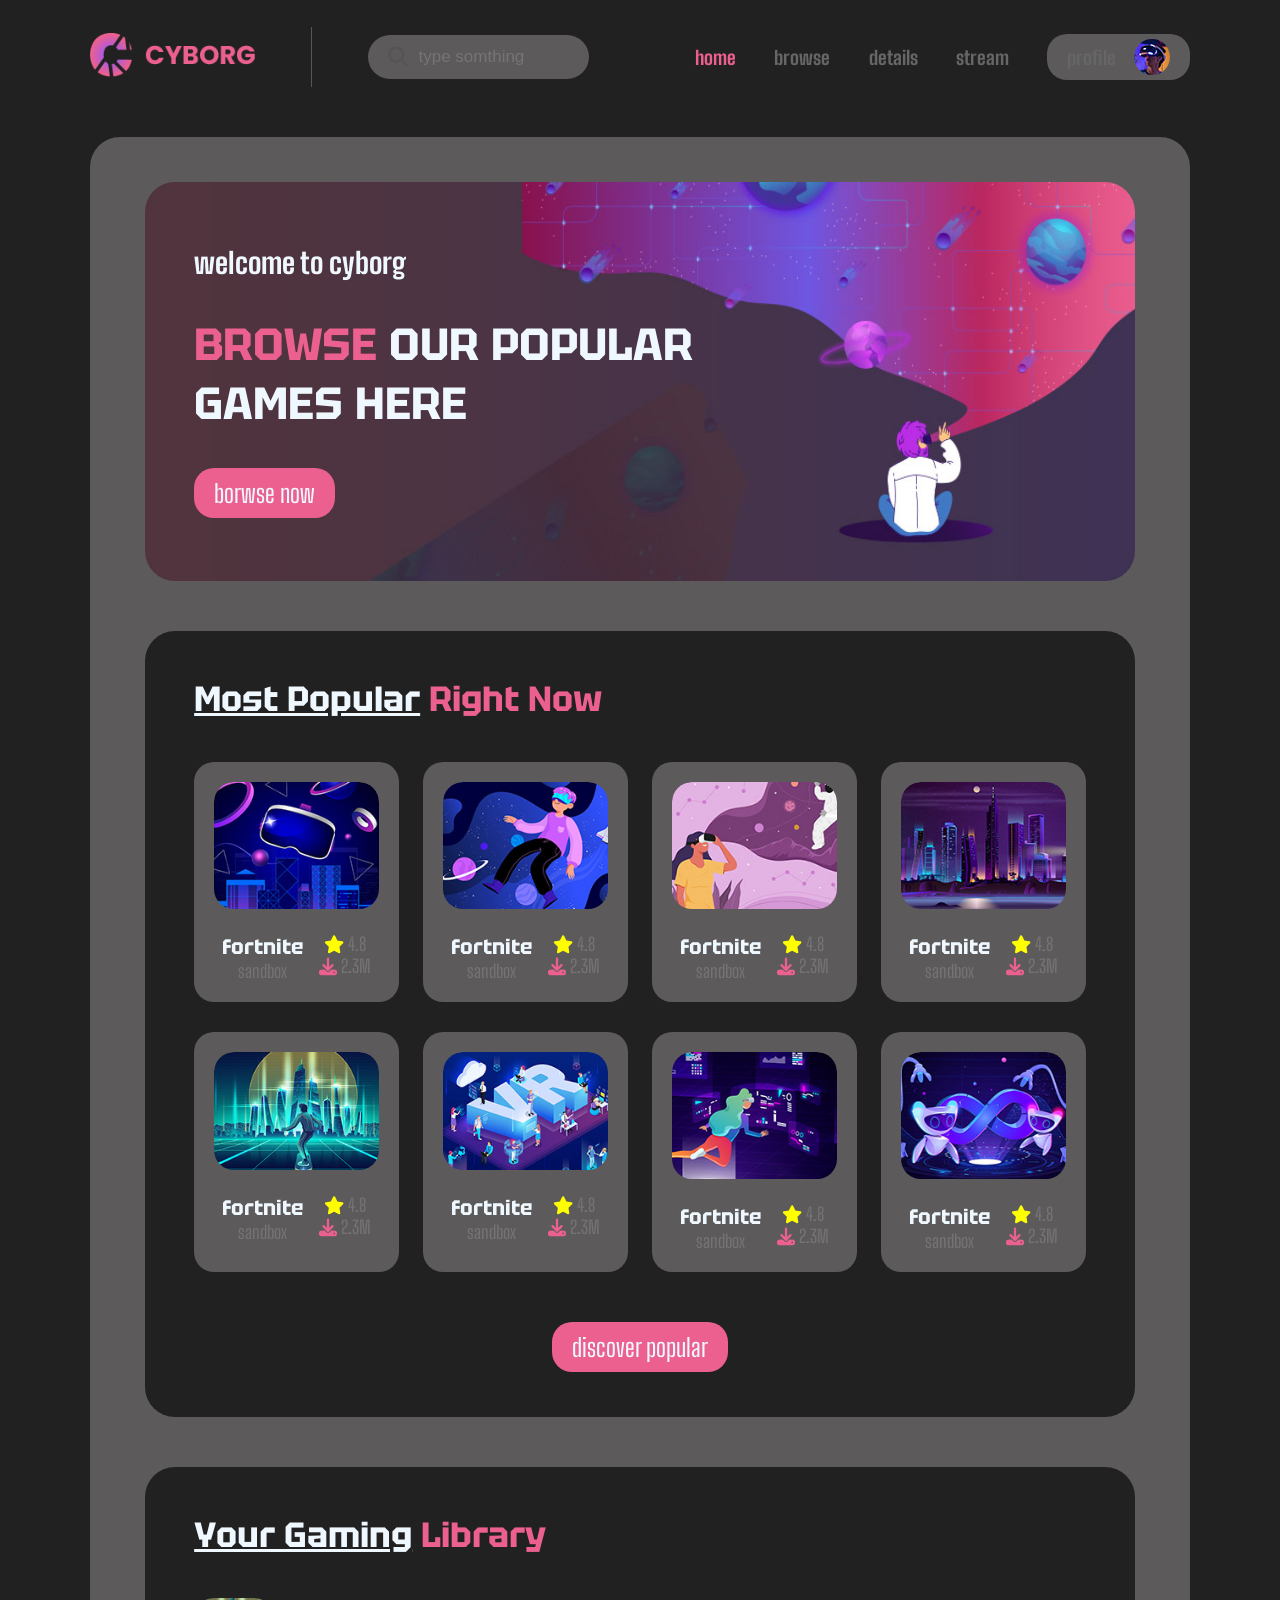
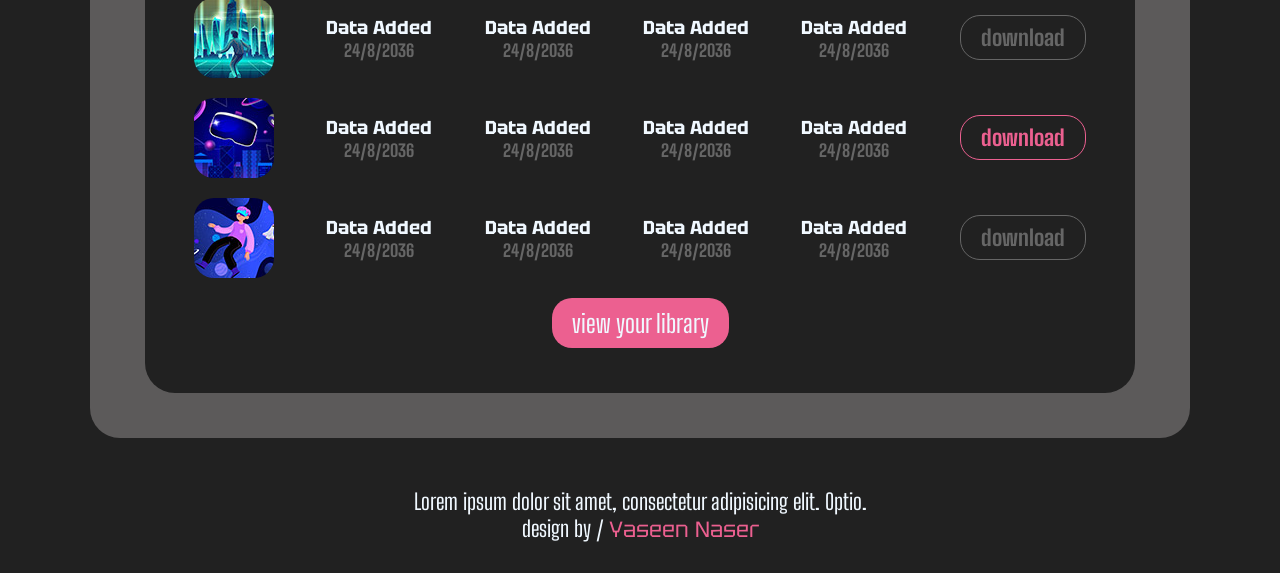
==== index.html @ bdac4ef6 "first uploading for the project" ====
<!DOCTYPE html>
<html lang="en">
<head>
    <meta charset="UTF-8">
    <meta name="viewport" content="width=device-width, initial-scale=1.0">
    <title>Home</title>
    <!-- font awesome link -->
    <link rel="stylesheet" href="https://cdnjs.cloudflare.com/ajax/libs/font-awesome/6.7.2/css/all.min.css" integrity="sha512-Evv84Mr4kqVGRNSgIGL/F/aIDqQb7xQ2vcrdIwxfjThSH8CSR7PBEakCr51Ck+w+/U6swU2Im1vVX0SVk9ABhg==" crossorigin="anonymous" referrerpolicy="no-referrer" />
    <!-- google fonts links -->
    <link rel="preconnect" href="https://fonts.googleapis.com">
    <link rel="preconnect" href="https://fonts.gstatic.com" crossorigin>
    <link href="https://fonts.googleapis.com/css2?family=Big+Shoulders+Stencil:opsz,wght@10..72,100..900&family=Big+Shoulders:opsz,wght@10..72,100..900&family=Playfair+Display:ital,wght@0,400..900;1,400..900&family=Tektur:wght@400..900&display=swap" rel="stylesheet">
    <!-- css file -->
    <link rel="stylesheet" href="./assits/css/style.css">
</head>
<body>
    <section class="MainContainer">

        <!-- start header -->
        <div class="header">
            <div class="logo">
                <img src="./assits/images/logo.png" alt="">
            </div>
            <div class="hline"></div>
            <div class="search">
                <i class="fa-solid fa-magnifying-glass"></i>
                <input type="text" placeholder="type somthing">
            </div>
            <ul>
                <li class="active"><a href="index.html">home</a></li>
                <li><a href="assits/html/browse.html">browse</a></li>
                <li><a href="assits/html/details.html">details</a></li>
                <li><a href="assits/html/stream.html">stream</a></li>
                <li class="profile">
                    <a href="assits/html/profile.html">profile</a>
                    <img src="assits/images/profile-header.jpg" alt="">
                </li>
            </ul>
        </div>
        <!-- end header -->


        <!-- start content -->
        <div class="content">
            <!-- start banner -->
            <div class="bannar">
                <h3>welcome to cyborg</h3>
                <h1><span>BROWSE</span>  OUR POPULAR <br> GAMES HERE</h1>
                <button>borwse now</button>
            </div>
            <!-- end banner -->

            <!-- start popular div -->
            <div class="popular">
                <h2><span>most popular</span> right now</h2>
                <div class="cards">
                    <div class="card">
                        <div class="img">
                            <img src="./assits/images/popular-01.jpg" alt="">
                        </div>
                        <div class="data">
                            <div class="dataleft">
                                <h3>fortnite</h3>
                                <p>sandbox</p>
                            </div>
                            <div class="dataright">
                                <p>
                                    <i class="fa-solid fa-star"></i>
                                    4.8
                                </p>
                                <p>
                                    <i class="fa-solid fa-download"></i>
                                    2.3M
                                </p>
                            </div>
                           
                        </div>
                    </div>
                    <div class="card">
                        <div class="img">
                            <img src="./assits/images/popular-02.jpg" alt="">
                        </div>
                        <div class="data">
                            <div class="dataleft">
                                <h3>fortnite</h3>
                                <p>sandbox</p>
                            </div>
                            <div class="dataright">
                                <p>
                                    <i class="fa-solid fa-star"></i>
                                    4.8
                                </p>
                                <p>
                                    <i class="fa-solid fa-download"></i>
                                    2.3M
                                </p>
                            </div>
                           
                        </div>
                    </div>
                    <div class="card">
                        <div class="img">
                            <img src="./assits/images/popular-03.jpg" alt="">
                        </div>
                        <div class="data">
                            <div class="dataleft">
                                <h3>fortnite</h3>
                                <p>sandbox</p>
                            </div>
                            <div class="dataright">
                                <p>
                                    <i class="fa-solid fa-star"></i>
                                    4.8
                                </p>
                                <p>
                                    <i class="fa-solid fa-download"></i>
                                    2.3M
                                </p>
                            </div>
                           
                        </div>
                    </div>
                    <div class="card">
                        <div class="img">
                            <img src="./assits/images/popular-04.jpg" alt="">
                        </div>
                        <div class="data">
                            <div class="dataleft">
                                <h3>fortnite</h3>
                                <p>sandbox</p>
                            </div>
                            <div class="dataright">
                                <p>
                                    <i class="fa-solid fa-star"></i>
                                    4.8
                                </p>
                                <p>
                                    <i class="fa-solid fa-download"></i>
                                    2.3M
                                </p>
                            </div>
                           
                        </div>
                    </div>
                    <div class="card">
                        <div class="img">
                            <img src="./assits/images/popular-05.jpg" alt="">
                        </div>
                        <div class="data">
                            <div class="dataleft">
                                <h3>fortnite</h3>
                                <p>sandbox</p>
                            </div>
                            <div class="dataright">
                                <p>
                                    <i class="fa-solid fa-star"></i>
                                    4.8
                                </p>
                                <p>
                                    <i class="fa-solid fa-download"></i>
                                    2.3M
                                </p>
                            </div>
                           
                        </div>
                    </div>
                    <div class="card">
                        <div class="img">
                            <img src="./assits/images/popular-06.jpg" alt="">
                        </div>
                        <div class="data">
                            <div class="dataleft">
                                <h3>fortnite</h3>
                                <p>sandbox</p>
                            </div>
                            <div class="dataright">
                                <p>
                                    <i class="fa-solid fa-star"></i>
                                    4.8
                                </p>
                                <p>
                                    <i class="fa-solid fa-download"></i>
                                    2.3M
                                </p>
                            </div>
                           
                        </div>
                    </div>
                    <div class="card">
                        <div class="img">
                            <img src="./assits/images/popular-07.jpg" alt="">
                        </div>
                        <div class="data">
                            <div class="dataleft">
                                <h3>fortnite</h3>
                                <p>sandbox</p>
                            </div>
                            <div class="dataright">
                                <p>
                                    <i class="fa-solid fa-star"></i>
                                    4.8
                                </p>
                                <p>
                                    <i class="fa-solid fa-download"></i>
                                    2.3M
                                </p>
                            </div>
                           
                        </div>
                    </div>
                    <div class="card">
                        <div class="img">
                            <img src="./assits/images/popular-08.jpg" alt="">
                        </div>
                        <div class="data">
                            <div class="dataleft">
                                <h3>fortnite</h3>
                                <p>sandbox</p>
                            </div>
                            <div class="dataright">
                                <p>
                                    <i class="fa-solid fa-star"></i>
                                    4.8
                                </p>
                                <p>
                                    <i class="fa-solid fa-download"></i>
                                    2.3M
                                </p>
                            </div>
                           
                        </div>
                    </div>
                </div>
                <button>discover popular</button>
            </div>
            <!-- end popular div -->

            <!-- start library div -->
            <div class="library">
                <h2><span>your gaming</span> library</h2>
                <div class="gaming">
                    <div class="game">
                        <img src="./assits/images/game-01.jpg" alt="">
                        <div class="data">
                            <h3>data added</h3>
                            <p>24/8/2036</p>
                        </div>
                        <div class="data">
                            <h3>data added</h3>
                            <p>24/8/2036</p>
                        </div>
                        <div class="data">
                            <h3>data added</h3>
                            <p>24/8/2036</p>
                        </div>
                        <div class="data">
                            <h3>data added</h3>
                            <p>24/8/2036</p>
                        </div>
                        <button>download</button>
                    </div>
                    <div class="game">
                        <img src="./assits/images/game-02.jpg" alt="">
                        <div class="data">
                            <h3>data added</h3>
                            <p>24/8/2036</p>
                        </div>
                        <div class="data">
                            <h3>data added</h3>
                            <p>24/8/2036</p>
                        </div>
                        <div class="data">
                            <h3>data added</h3>
                            <p>24/8/2036</p>
                        </div>
                        <div class="data">
                            <h3>data added</h3>
                            <p>24/8/2036</p>
                        </div>
                        <button class="btn">download</button>
                    </div>
                    <div class="game">
                        <img src="./assits/images/game-03.jpg" alt="">
                        <div class="data">
                            <h3>data added</h3>
                            <p>24/8/2036</p>
                        </div>
                        <div class="data">
                            <h3>data added</h3>
                            <p>24/8/2036</p>
                        </div>
                        <div class="data">
                            <h3>data added</h3>
                            <p>24/8/2036</p>
                        </div>
                        <div class="data">
                            <h3>data added</h3>
                            <p>24/8/2036</p>
                        </div>
                        <button>download</button>
                    </div>
                </div>
                <button>view your library</button>
            </div>
            <!-- end library div -->
        </div>
        <!-- end content -->


        <!-- start footer -->
        <div class="footer">
            <p>Lorem ipsum dolor sit amet, consectetur adipisicing elit. Optio.</p>
            <p>design by / <span>Yaseen Naser</span></p>
        </div>
        <!-- end footer -->
    </section>
</body>
</html>
---- assits/css/style.css ----
* {
    margin: 0;
    padding: 0;
    box-sizing: border-box;
}

:root {
    --DarkGrey: #212121;
    --LightGrey: #5c5a5a; 
    --pinkcolor: #EC6090;
    --mainfont: "Tektur", sans-serif;
    --secondfont: "Big Shoulders", sans-serif;
}

.MainContainer {
    width: 100%;
    background-color: var(--DarkGrey);
    padding: 3vh 7% 1vh ;
}

.MainContainer .header {
    width: 100%;
    display: flex;
    justify-content: space-between;
    align-items: center;
}

.MainContainer .header .logo {
    width: 15%;
}

.MainContainer .header .logo img {
    width: 100%;
}

.MainContainer .header .hline {
    width: 1px;
    height: 60px;
    background-color: rgba(240, 248, 255, 0.247);
}

.MainContainer .header .search {
    width: 20%;
    display: flex;
    align-items: center;
    gap: 10px;
    background-color: var(--LightGrey);
    border-radius: 25px;
    padding: 12px 20px;
    color: #555;
    font-size: 20px;
}

.MainContainer .header .search input {
    background-color: transparent;
    border: none;
    font-size: 17px;
    width: 80%;
    outline: none;
}

.MainContainer .header ul {
    width: 45%;
    display: flex;
    justify-content: space-between;
    list-style: none;
    align-items: center;
    margin-left: 50px;
}

.MainContainer .header ul li a {
    color: #666;
    text-decoration: none;
    font-family: var(--secondfont);
    font-size: 19px;
    font-weight: bold;
}

.MainContainer .header ul li a:hover,
.MainContainer .header ul .active a {
    color: var(--pinkcolor);
}

.MainContainer .header ul .profile {
    display: flex;
    align-items: center;
    gap: 18px;
    background-color: var(--LightGrey);
    border-radius: 20px;
    padding: 5px 20px;
}

.MainContainer .header ul .profile:hover {
    background-color: var(--pinkcolor);
}

.MainContainer .header ul .profile:hover a {
    color: aliceblue;
}

.MainContainer .header ul .profile img {
    border-radius: 50%;
}

.MainContainer .content {
    width: 100%;
    padding: 5vh 5%;
    background-color: var(--LightGrey);
    border-radius: 30px;
    margin-top: 50px;
}

.MainContainer .content .bannar {
    width: 100%;
    background-image: url("../images/banner-bg.jpg");
    background-size: 100% 100%;
    padding: 7vh 5%;
    border-radius: 30px;
    color: aliceblue;
}

.MainContainer .content .bannar h1 span {
    color: var(--pinkcolor);
}

.MainContainer .content .bannar h3 {
    font-family: var(--secondfont);
    font-size: 29px;
    font-weight: bold;
}

.MainContainer .content .bannar h1 {
    font-family: var(--mainfont);
    font-size: 45px;
    margin: 35px 0;
}

.MainContainer .content .bannar button,
.MainContainer .content .popular button,
.MainContainer .content .library button {
    background-color: var(--pinkcolor);
    color: aliceblue;
    font-family: var(--secondfont);
    border-radius: 20px;
    border: none;
    font-size: 25px;
    padding: 10px 20px;
}

.MainContainer .content .bannar button:hover,
.MainContainer .content .popular button:hover,
.MainContainer .content .library button:hover {
    background-color: aliceblue;
    color: var(--pinkcolor);
} 

.MainContainer .content .popular {
    width: 100%;
    padding: 5vh 5%;
    background-color: var(--DarkGrey);
    margin-top: 50px;
    border-radius: 30px;
    text-align: center;
}

.MainContainer .content .popular h2,
.MainContainer .content .library h2 {
    color: var(--pinkcolor);
    font-family: var(--mainfont);
    font-size: 35px;
    text-transform: capitalize;
    margin-bottom: 40px;
    text-align: left;
}

.MainContainer .content .popular h2 span,
.MainContainer .content .library h2 span {
    color: aliceblue;
    text-decoration: underline;
}

.MainContainer .content .popular .cards {
    display: flex;
    flex-wrap: wrap;
    justify-content: space-between;
    row-gap: 30px;
    margin-bottom: 50px;
}

.MainContainer .content .popular .cards .card {
    width: 23%;
    background-color: var(--LightGrey);
    padding: 20px;
    border-radius: 20px;
}

.MainContainer .content .popular .cards .card img {
    width: 100%;
    border-radius: 20px;
}

.MainContainer .content .popular .cards .card img:hover {
    transform: rotate(5deg) scale(1.1);
}

.MainContainer .content .popular .cards .card .img {
    width: 100%;
    overflow: hidden;
    border-radius: 20px;
}

.MainContainer .content .popular .cards .card .data {
    width: 100%;
    display: flex;
    justify-content: space-around;
    margin-top: 20px;
    color: #757373;
    font-family: var(--secondfont);
    font-size: 18px;
}

.MainContainer .content .popular .cards .card .data h3 {
    color: aliceblue;
    font-family: var(--mainfont);
}

.MainContainer .content .popular .cards .card .data .fa-star {
    color: yellow;
}

.MainContainer .content .popular .cards .card .data .fa-download {
    color: var(--pinkcolor);
}

.MainContainer .content .library {
    background-color: var(--DarkGrey);
    width: 100%;
    padding: 5vh 5%;
    border-radius: 30px;
    margin-top: 50px;
    /* margin: 50px auto; */
    text-align: center;
}

.MainContainer .content .library .gaming {
    width: 100%;
}

.MainContainer .content .library .gaming .game {
    width: 100%;
    display: flex;
    justify-content: space-between;
    align-items: center;
    margin: 20px 0;
}

.MainContainer .content .library .gaming .game img {
    border-radius: 20px;
}

.MainContainer .content .library .gaming .game h3 {
    color: aliceblue;
    font-family: var(--mainfont);
    text-transform: capitalize;
}

.MainContainer .content .library .gaming .game p {
    color: #666;
    font-family: var(--secondfont);
    text-transform: capitalize;
    text-align: center;
    font-size: 17px;
    font-weight: bold;
}

.MainContainer .content .library .gaming .game button {
    background-color: transparent;
    border: 1px solid #666;
    color: #666;
    padding: 8px 20px;
    font-size: 22px;
    font-weight: bold;
    font-family: var(--secondfont);
    border-radius: 20px;
}

.MainContainer .content .library .gaming .game .btn {
    color: var(--pinkcolor);
    border-color: var(--pinkcolor);
}

.MainContainer .footer {
    width: 100%;
    color: aliceblue;
    text-align: center;
    font-family: var(--secondfont);
    font-size: 22px;
    margin: 50px 0 20px;
}

.MainContainer .footer span {
    color: var(--pinkcolor);
    font-family: var(--mainfont);

}
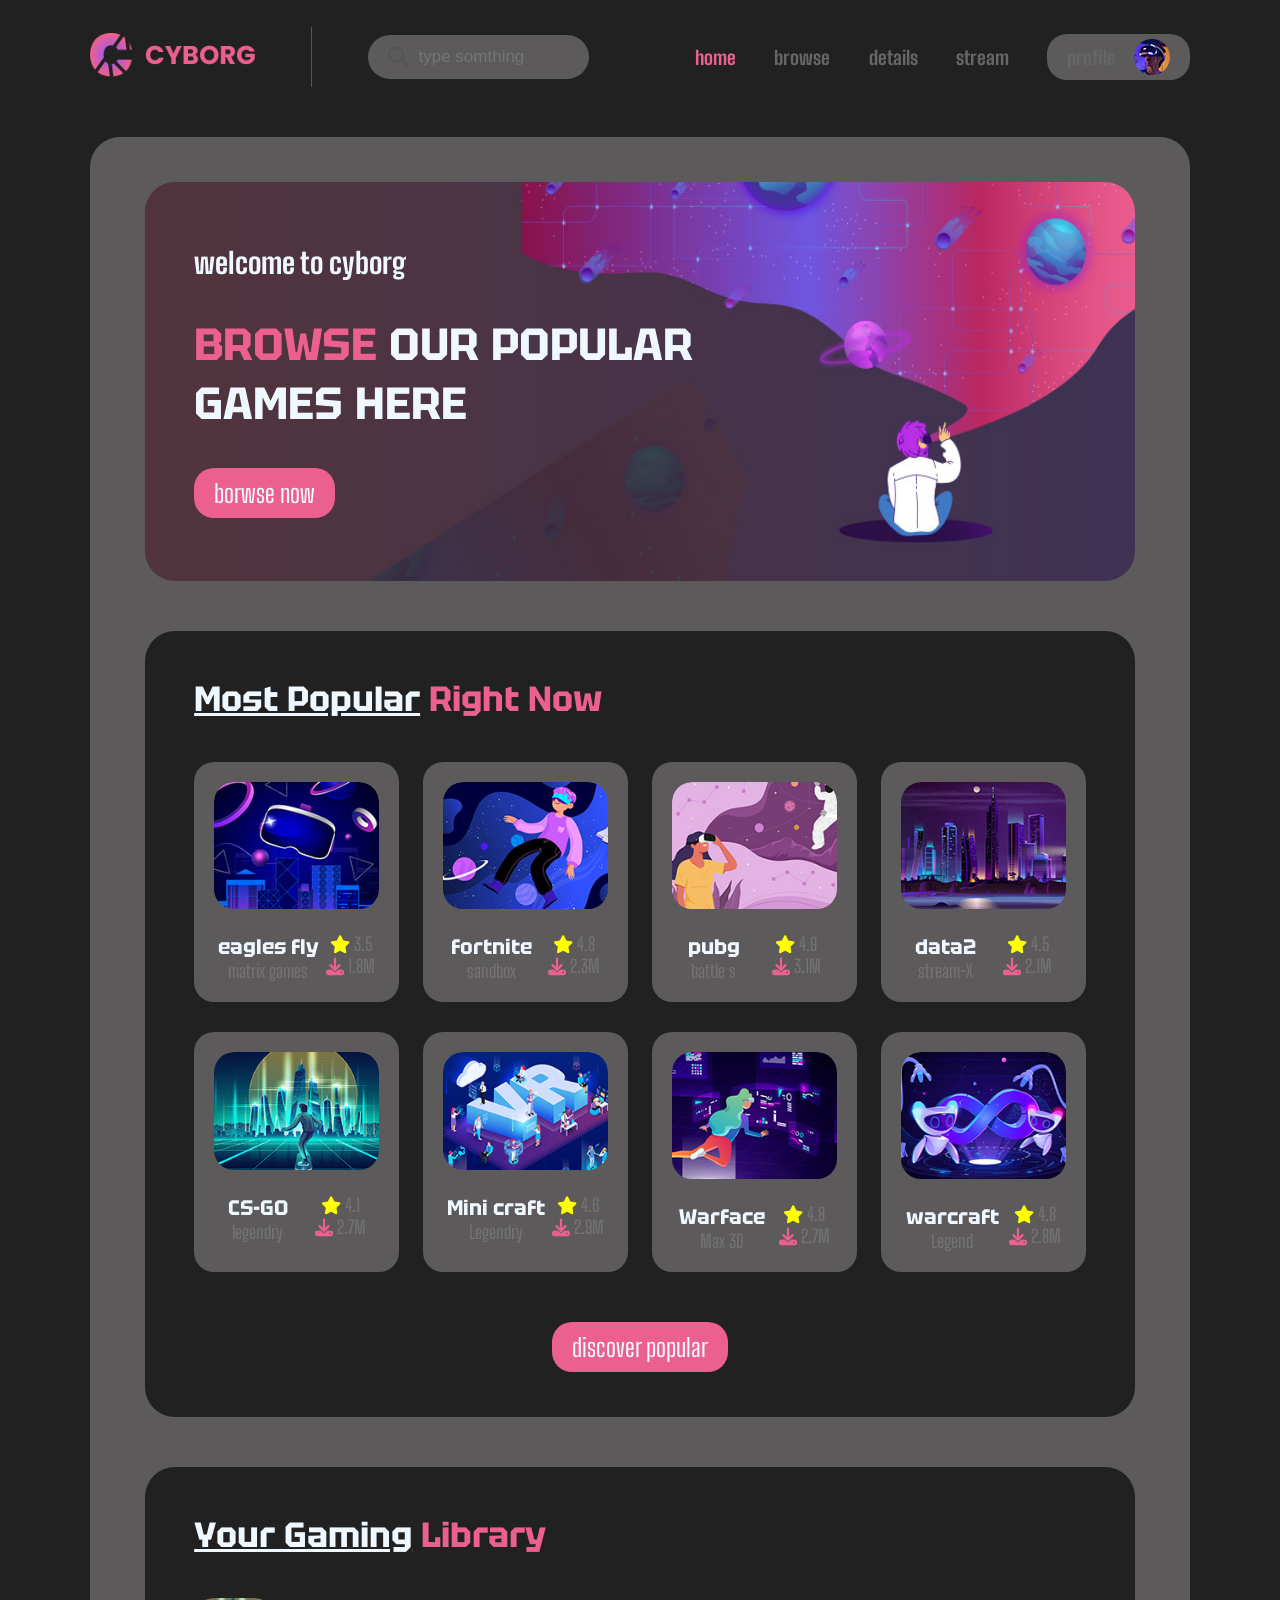
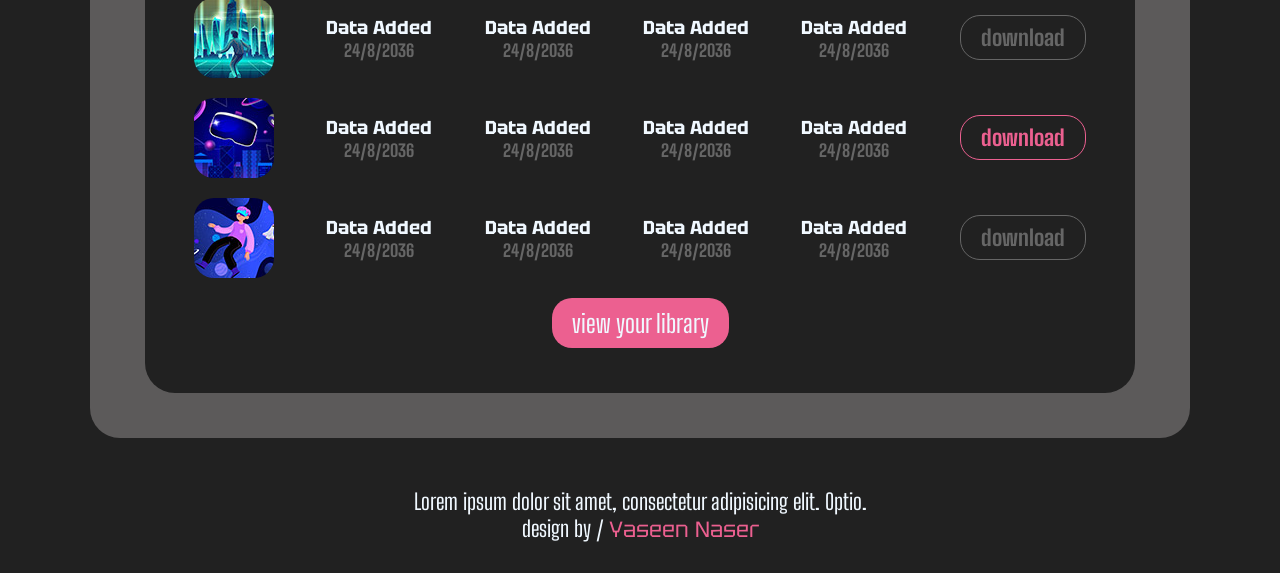
==== commit 8e09cae7: "handle project" ====
--- a/index.html
+++ b/index.html
@@ -60,6 +60,28 @@
                         </div>
                         <div class="data">
                             <div class="dataleft">
+                                <h3>eagles fly</h3>
+                                <p>matrix games</p>
+                            </div>
+                            <div class="dataright">
+                                <p>
+                                    <i class="fa-solid fa-star"></i>
+                                    3.5
+                                </p>
+                                <p>
+                                    <i class="fa-solid fa-download"></i>
+                                    1.8M
+                                </p>
+                            </div>
+                           
+                        </div>
+                    </div>
+                    <div class="card">
+                        <div class="img">
+                            <img src="./assits/images/popular-02.jpg" alt="">
+                        </div>
+                        <div class="data">
+                            <div class="dataleft">
                                 <h3>fortnite</h3>
                                 <p>sandbox</p>
                             </div>
@@ -78,12 +100,100 @@
                     </div>
                     <div class="card">
                         <div class="img">
-                            <img src="./assits/images/popular-02.jpg" alt="">
-                        </div>
-                        <div class="data">
-                            <div class="dataleft">
-                                <h3>fortnite</h3>
-                                <p>sandbox</p>
+                            <img src="./assits/images/popular-03.jpg" alt="">
+                        </div>
+                        <div class="data">
+                            <div class="dataleft">
+                                <h3>pubg</h3>
+                                <p>battle s</p>
+                            </div>
+                            <div class="dataright">
+                                <p>
+                                    <i class="fa-solid fa-star"></i>
+                                    4.9
+                                </p>
+                                <p>
+                                    <i class="fa-solid fa-download"></i>
+                                    3.1M
+                                </p>
+                            </div>
+                           
+                        </div>
+                    </div>
+                    <div class="card">
+                        <div class="img">
+                            <img src="./assits/images/popular-04.jpg" alt="">
+                        </div>
+                        <div class="data">
+                            <div class="dataleft">
+                                <h3>data2</h3>
+                                <p>stream-X</p>
+                            </div>
+                            <div class="dataright">
+                                <p>
+                                    <i class="fa-solid fa-star"></i>
+                                    4.5
+                                </p>
+                                <p>
+                                    <i class="fa-solid fa-download"></i>
+                                    2.1M
+                                </p>
+                            </div>
+                           
+                        </div>
+                    </div>
+                    <div class="card">
+                        <div class="img">
+                            <img src="./assits/images/popular-05.jpg" alt="">
+                        </div>
+                        <div class="data">
+                            <div class="dataleft">
+                                <h3>CS-GO</h3>
+                                <p>legendry</p>
+                            </div>
+                            <div class="dataright">
+                                <p>
+                                    <i class="fa-solid fa-star"></i>
+                                    4.1
+                                </p>
+                                <p>
+                                    <i class="fa-solid fa-download"></i>
+                                    2.7M
+                                </p>
+                            </div>
+                           
+                        </div>
+                    </div>
+                    <div class="card">
+                        <div class="img">
+                            <img src="./assits/images/popular-06.jpg" alt="">
+                        </div>
+                        <div class="data">
+                            <div class="dataleft">
+                                <h3>Mini craft</h3>
+                                <p>Legendry</p>
+                            </div>
+                            <div class="dataright">
+                                <p>
+                                    <i class="fa-solid fa-star"></i>
+                                    4.6
+                                </p>
+                                <p>
+                                    <i class="fa-solid fa-download"></i>
+                                    2.9M
+                                </p>
+                            </div>
+                           
+                        </div>
+                    </div>
+                    <div class="card">
+                        <div class="img">
+                            <img src="./assits/images/popular-07.jpg" alt="">
+                        </div>
+                        <div class="data">
+                            <div class="dataleft">
+                                <h3>Warface</h3>
+                                <p>Max 3D</p>
                             </div>
                             <div class="dataright">
                                 <p>
@@ -92,20 +202,20 @@
                                 </p>
                                 <p>
                                     <i class="fa-solid fa-download"></i>
-                                    2.3M
-                                </p>
-                            </div>
-                           
-                        </div>
-                    </div>
-                    <div class="card">
-                        <div class="img">
-                            <img src="./assits/images/popular-03.jpg" alt="">
-                        </div>
-                        <div class="data">
-                            <div class="dataleft">
-                                <h3>fortnite</h3>
-                                <p>sandbox</p>
+                                    2.7M
+                                </p>
+                            </div>
+                           
+                        </div>
+                    </div>
+                    <div class="card">
+                        <div class="img">
+                            <img src="./assits/images/popular-08.jpg" alt="">
+                        </div>
+                        <div class="data">
+                            <div class="dataleft">
+                                <h3>warcraft</h3>
+                                <p>Legend</p>
                             </div>
                             <div class="dataright">
                                 <p>
@@ -114,117 +224,7 @@
                                 </p>
                                 <p>
                                     <i class="fa-solid fa-download"></i>
-                                    2.3M
-                                </p>
-                            </div>
-                           
-                        </div>
-                    </div>
-                    <div class="card">
-                        <div class="img">
-                            <img src="./assits/images/popular-04.jpg" alt="">
-                        </div>
-                        <div class="data">
-                            <div class="dataleft">
-                                <h3>fortnite</h3>
-                                <p>sandbox</p>
-                            </div>
-                            <div class="dataright">
-                                <p>
-                                    <i class="fa-solid fa-star"></i>
-                                    4.8
-                                </p>
-                                <p>
-                                    <i class="fa-solid fa-download"></i>
-                                    2.3M
-                                </p>
-                            </div>
-                           
-                        </div>
-                    </div>
-                    <div class="card">
-                        <div class="img">
-                            <img src="./assits/images/popular-05.jpg" alt="">
-                        </div>
-                        <div class="data">
-                            <div class="dataleft">
-                                <h3>fortnite</h3>
-                                <p>sandbox</p>
-                            </div>
-                            <div class="dataright">
-                                <p>
-                                    <i class="fa-solid fa-star"></i>
-                                    4.8
-                                </p>
-                                <p>
-                                    <i class="fa-solid fa-download"></i>
-                                    2.3M
-                                </p>
-                            </div>
-                           
-                        </div>
-                    </div>
-                    <div class="card">
-                        <div class="img">
-                            <img src="./assits/images/popular-06.jpg" alt="">
-                        </div>
-                        <div class="data">
-                            <div class="dataleft">
-                                <h3>fortnite</h3>
-                                <p>sandbox</p>
-                            </div>
-                            <div class="dataright">
-                                <p>
-                                    <i class="fa-solid fa-star"></i>
-                                    4.8
-                                </p>
-                                <p>
-                                    <i class="fa-solid fa-download"></i>
-                                    2.3M
-                                </p>
-                            </div>
-                           
-                        </div>
-                    </div>
-                    <div class="card">
-                        <div class="img">
-                            <img src="./assits/images/popular-07.jpg" alt="">
-                        </div>
-                        <div class="data">
-                            <div class="dataleft">
-                                <h3>fortnite</h3>
-                                <p>sandbox</p>
-                            </div>
-                            <div class="dataright">
-                                <p>
-                                    <i class="fa-solid fa-star"></i>
-                                    4.8
-                                </p>
-                                <p>
-                                    <i class="fa-solid fa-download"></i>
-                                    2.3M
-                                </p>
-                            </div>
-                           
-                        </div>
-                    </div>
-                    <div class="card">
-                        <div class="img">
-                            <img src="./assits/images/popular-08.jpg" alt="">
-                        </div>
-                        <div class="data">
-                            <div class="dataleft">
-                                <h3>fortnite</h3>
-                                <p>sandbox</p>
-                            </div>
-                            <div class="dataright">
-                                <p>
-                                    <i class="fa-solid fa-star"></i>
-                                    4.8
-                                </p>
-                                <p>
-                                    <i class="fa-solid fa-download"></i>
-                                    2.3M
+                                    2.8M
                                 </p>
                             </div>
                            
@@ -315,4 +315,4 @@
         <!-- end footer -->
     </section>
 </body>
-</html>+</html>
--- a/assits/css/style.css
+++ b/assits/css/style.css
@@ -102,6 +102,8 @@
     border-radius: 50%;
 }
 
+/* content */
+
 .MainContainer .content {
     width: 100%;
     padding: 5vh 5%;
@@ -110,6 +112,7 @@
     margin-top: 50px;
 }
 
+/* start bannar */
 .MainContainer .content .bannar {
     width: 100%;
     background-image: url("../images/banner-bg.jpg");
@@ -153,7 +156,9 @@
     background-color: aliceblue;
     color: var(--pinkcolor);
 } 
-
+/* end bannar */
+
+/* start popular */
 .MainContainer .content .popular {
     width: 100%;
     padding: 5vh 5%;
@@ -231,7 +236,9 @@
 .MainContainer .content .popular .cards .card .data .fa-download {
     color: var(--pinkcolor);
 }
-
+/* end popular */
+
+/* start library */
 .MainContainer .content .library {
     background-color: var(--DarkGrey);
     width: 100%;
@@ -249,6 +256,7 @@
 .MainContainer .content .library .gaming .game {
     width: 100%;
     display: flex;
+    flex-wrap: wrap;
     justify-content: space-between;
     align-items: center;
     margin: 20px 0;
@@ -288,7 +296,9 @@
     color: var(--pinkcolor);
     border-color: var(--pinkcolor);
 }
-
+/* end library */
+
+/* start footer */
 .MainContainer .footer {
     width: 100%;
     color: aliceblue;
@@ -302,4 +312,170 @@
     color: var(--pinkcolor);
     font-family: var(--mainfont);
 
+}
+/* end footer */
+
+/* media query */
+
+@media screen and (max-width:1024px) {
+    .MainContainer .content .popular .cards .card .data .dataleft {
+        padding-right: 10px;
+    }
+}
+
+@media screen and (max-width:960px) {
+    .MainContainer .content .library .gaming .game {
+        display: grid;
+        grid-template-columns: repeat(3,1fr);
+        margin: 20px 0;
+    }
+}
+
+@media screen and (max-width:920px) {
+    .MainContainer .header {
+        display: block;
+    }
+
+    .hline {
+        display: none;
+    }
+
+    .MainContainer .header .logo {
+        width: 50%;
+        margin: auto;
+    }
+
+    .MainContainer .header .search {
+        width: 100%;
+        margin: 15px 0;
+    }
+
+    .MainContainer .header ul {
+        width: 70%;
+        margin: auto;
+    }
+
+    /* content */
+    .MainContainer .content .popular .cards .card {
+        width: 100%;
+
+    }
+
+    .MainContainer .content .popular .cards {
+        display: grid;
+        grid-template-columns: repeat(3,1fr);
+        margin-bottom: 50px;
+        gap: 20px;
+    }
+
+    .MainContainer .content .library .gaming .game {
+        display: grid;
+        grid-template-columns: repeat(3,1fr);
+        margin: 20px 0;
+    }
+}
+
+@media screen and (max-width:768px) {
+    .MainContainer .content .popular .cards .card {
+        width: 100%;
+
+    }
+
+    .MainContainer .content .popular .cards {
+        display: grid;
+        grid-template-columns: repeat(2,1fr);
+        margin-bottom: 50px;
+        gap: 20px;
+    }
+
+    .MainContainer .content .library .gaming .game {
+        display: grid;
+        grid-template-columns: repeat(3,1fr);
+        margin: 20px 0;
+    }
+}
+
+@media screen and (max-width:600px) {
+    .MainContainer .header {
+        display: block;
+    }
+
+    .MainContainer .header .hline {
+        display: none;
+    }
+
+    .MainContainer .header .logo {
+        width: 50%;
+        margin: auto;
+    }
+
+    .MainContainer .header .search {
+        width: 100%;
+        margin: 15px 0;
+    }
+
+    .MainContainer .header ul {
+        width: 100%;
+        margin: 0;
+    }
+
+    .MainContainer .header ul li {
+        padding: 0 7px;
+    }
+
+    .MainContainer .header ul li a {
+        font-size: 14px;
+    }
+
+    /* content */
+    .MainContainer .content .popular .cards .card {
+        width: 100%;
+        margin: 20px 0;
+    }
+
+    .MainContainer .content .library .gaming .game {
+        width: 100%;
+        margin: 20px 0;
+        display: block;
+    }
+
+    .MainContainer .content .library .gaming .game img {
+        width: 50%;
+        margin-bottom: 10px;
+    }
+
+    .MainContainer .content .library .gaming .game p {
+        margin-bottom: 10px;
+    }
+}
+
+@media screen and (max-width:485px) {
+    .MainContainer .content .popular .cards {
+        display: grid;
+        grid-template-columns: repeat(1,1fr);
+        margin-bottom: 50px;
+        gap: 20px;
+    }
+}
+
+@media screen and (max-width:375px) {
+    .MainContainer .content .popular .cards .card {
+        width: 100%;
+        margin: 20px 0;
+    }
+
+    .MainContainer .content .library .gaming .game {
+        width: 100%;
+        margin: 20px 0;
+        display: block;
+    }
+
+    .MainContainer .content .library .gaming .game img {
+        width: 100%;
+        margin-bottom: 10px;
+    }
+
+    .MainContainer .content .library .gaming .game p {
+        margin-bottom: 10px;
+    }
 }
